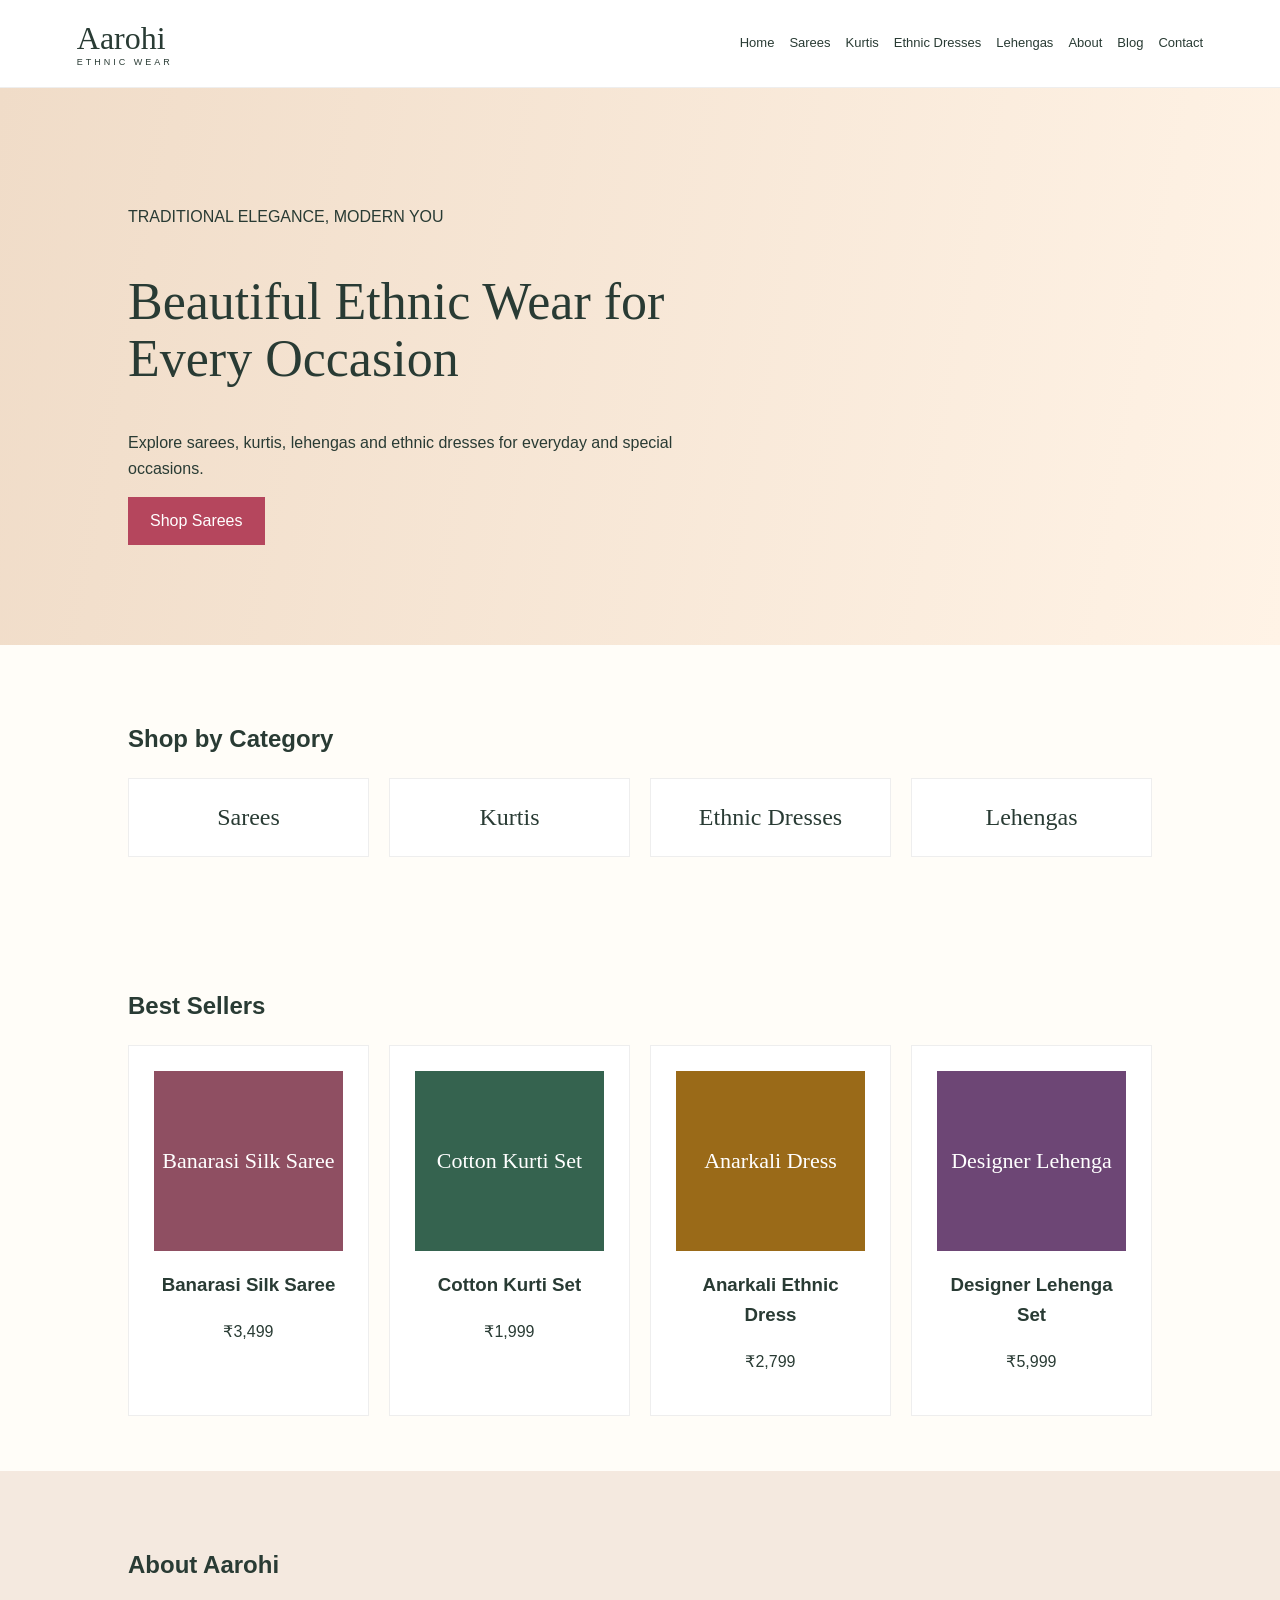
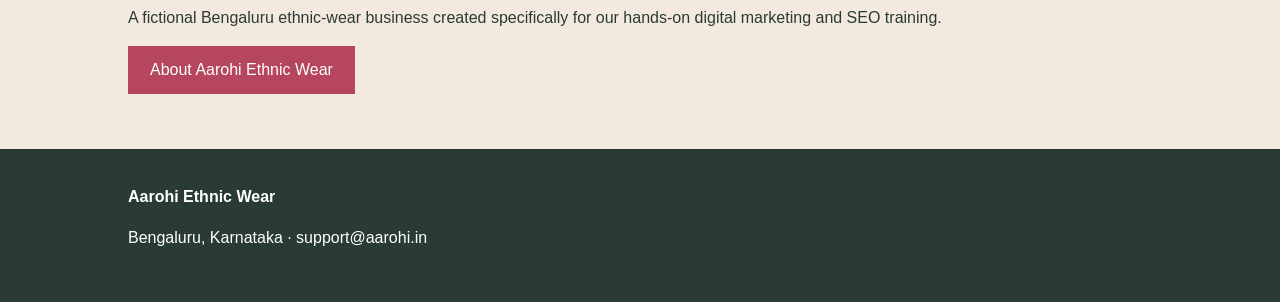
==== index.html @ 96e7c164 "Update index.html" ====
<!doctype html><html lang="en"><head><meta charset="UTF-8"><meta name="viewport" content="width=device-width,initial-scale=1"><title>Aarohi Ethnic Wear | Women's Ethnic Wear in Bengaluru</title><meta name="description" content="Shop sarees, kurtis, ethnic dresses and lehengas at Aarohi Ethnic Wear in Bengaluru."><link rel="canonical" href="https://pramyashree444.github.io/aarohi-ethnic-wear/"><link rel="stylesheet" href="style.css"></head><body><header><div class="logo">Aarohi<small>ETHNIC WEAR</small></div><nav><a href="/aaroh-ethnic-wear/">Home</a><a href="sarees.html">Sarees</a><a href="kurtis.html">Kurtis</a><a href="dresses.html">Ethnic Dresses</a><a href="lehengas.html">Lehengas</a><a href="about.html">About</a><a href="blog.html">Blog</a><a href="contact.html">Contact</a></nav></header><main><section class="hero"><p>TRADITIONAL ELEGANCE, MODERN YOU</p><h1>Beautiful Ethnic Wear for Every Occasion</h1><p>Explore sarees, kurtis, lehengas and ethnic dresses for everyday and special occasions.</p><a class="button" href="sarees.html">Shop Sarees</a></section><section><h2>Shop by Category</h2><div class="grid"><a class="card" href="sarees.html">Sarees</a><a class="card" href="kurtis.html">Kurtis</a><a class="card" href="dresses.html">Ethnic Dresses</a><a class="card" href="lehengas.html">Lehengas</a></div></section><section><h2>Best Sellers</h2><div class="grid products"><article><div class="pic pink">Banarasi Silk Saree</div><h3>Banarasi Silk Saree</h3><p>₹3,499</p></article><article><div class="pic green">Cotton Kurti Set</div><h3>Cotton Kurti Set</h3><p>₹1,999</p></article><article><div class="pic yellow">Anarkali Dress</div><h3>Anarkali Ethnic Dress</h3><p>₹2,799</p></article><article><div class="pic purple">Designer Lehenga</div><h3>Designer Lehenga Set</h3><p>₹5,999</p></article></div></section><section class="about"><h2>About Aarohi</h2><p>A fictional Bengaluru ethnic-wear business created specifically for our hands-on digital marketing and SEO training.</p><a class="button" href="about.html">About Aarohi Ethnic Wear</a></section></main><footer><strong>Aarohi Ethnic Wear</strong><p>Bengaluru, Karnataka · support@aarohi.in</p></footer></body></html>
---- style.css ----
*{box-sizing:border-box}body{margin:0;font-family:Arial,sans-serif;color:#293b34;background:#fffdf8;line-height:1.6}header{padding:20px 6%;background:#fff;display:flex;align-items:center;justify-content:space-between;gap:20px;border-bottom:1px solid #eee}.logo{font:32px Georgia,serif}.logo small{display:block;font:9px Arial;letter-spacing:3px;text-align:center}nav{display:flex;gap:15px;flex-wrap:wrap}nav a{color:#293b34;text-decoration:none;font-size:13px}.hero{padding:100px 10%;background:linear-gradient(100deg,#f0dcc8,#fff3e6);min-height:430px}.hero h1{font:52px Georgia,serif;max-width:600px;line-height:1.1}.hero p{max-width:600px}.button{display:inline-block;background:#b5465d;color:#fff;padding:11px 22px;text-decoration:none;border:0}section,.page{padding:55px 10%}.grid{display:grid;grid-template-columns:repeat(4,1fr);gap:20px}.card,.products article,.article{background:#fff;border:1px solid #eee;padding:25px;text-align:center}.card{text-decoration:none;color:#293b34;font:24px Georgia,serif}.pic{height:180px;display:flex;align-items:center;justify-content:center;color:#fff;font:22px Georgia,serif}.pink{background:#8f4f62}.green{background:#35634f}.yellow{background:#9a6a18}.purple{background:#6d4675}.about{background:#f4e9df}form{max-width:600px;display:grid;gap:15px}label{display:grid;gap:5px}input,textarea{padding:12px;border:1px solid #ccc}textarea{height:130px}footer{background:#293b34;color:#fff;padding:35px 10%}@media(max-width:800px){header{flex-direction:column}.grid{grid-template-columns:1fr 1fr}.hero h1{font-size:40px}}
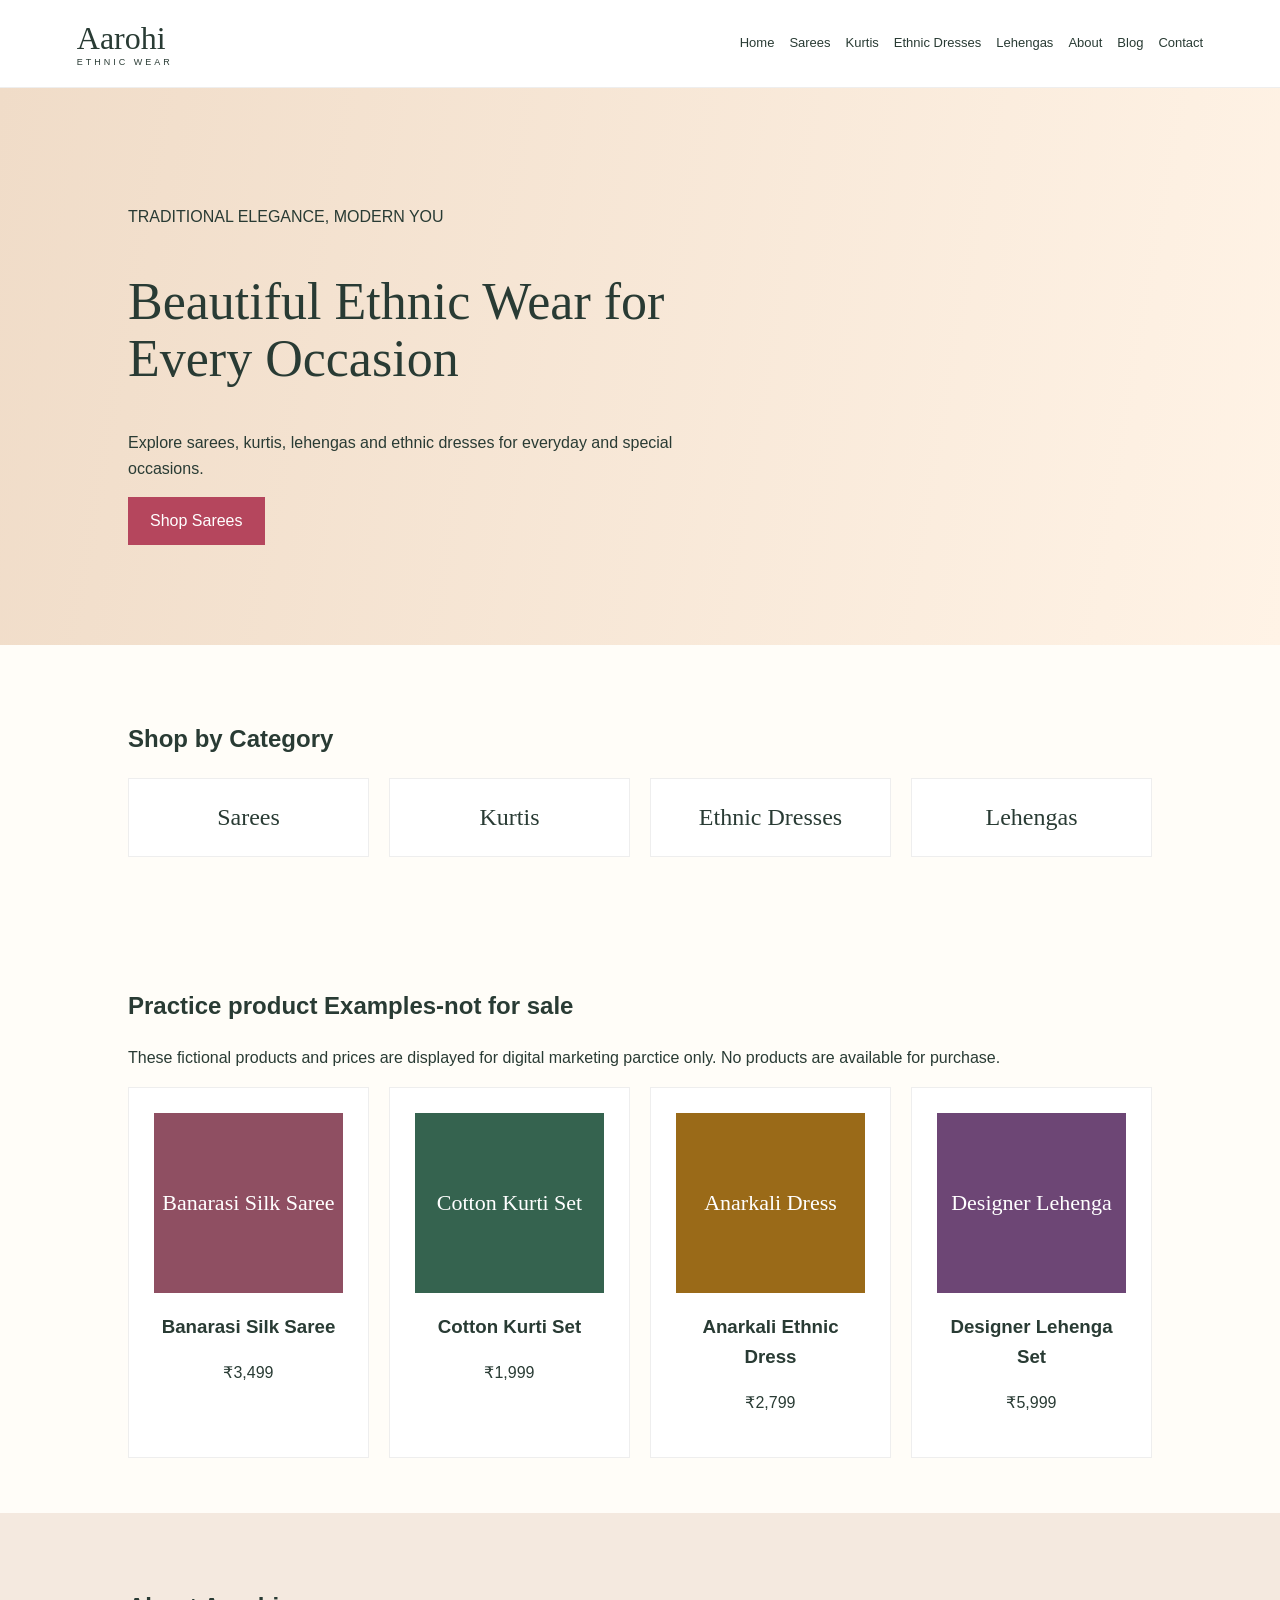
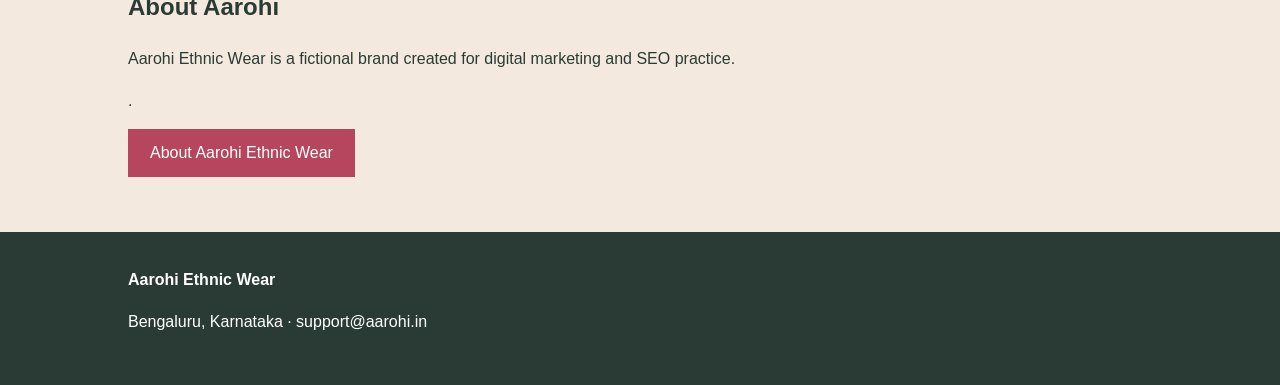
==== commit 5c6a58af: "Update index.html" ====
--- a/index.html
+++ b/index.html
@@ -1 +1 @@
-<!doctype html><html lang="en"><head><meta charset="UTF-8"><meta name="viewport" content="width=device-width,initial-scale=1"><title>Aarohi Ethnic Wear | Women's Ethnic Wear in Bengaluru</title><meta name="description" content="Shop sarees, kurtis, ethnic dresses and lehengas at Aarohi Ethnic Wear in Bengaluru."><link rel="canonical" href="https://pramyashree444.github.io/aarohi-ethnic-wear/"><link rel="stylesheet" href="style.css"></head><body><header><div class="logo">Aarohi<small>ETHNIC WEAR</small></div><nav><a href="/aaroh-ethnic-wear/">Home</a><a href="sarees.html">Sarees</a><a href="kurtis.html">Kurtis</a><a href="dresses.html">Ethnic Dresses</a><a href="lehengas.html">Lehengas</a><a href="about.html">About</a><a href="blog.html">Blog</a><a href="contact.html">Contact</a></nav></header><main><section class="hero"><p>TRADITIONAL ELEGANCE, MODERN YOU</p><h1>Beautiful Ethnic Wear for Every Occasion</h1><p>Explore sarees, kurtis, lehengas and ethnic dresses for everyday and special occasions.</p><a class="button" href="sarees.html">Shop Sarees</a></section><section><h2>Shop by Category</h2><div class="grid"><a class="card" href="sarees.html">Sarees</a><a class="card" href="kurtis.html">Kurtis</a><a class="card" href="dresses.html">Ethnic Dresses</a><a class="card" href="lehengas.html">Lehengas</a></div></section><section><h2>Best Sellers</h2><div class="grid products"><article><div class="pic pink">Banarasi Silk Saree</div><h3>Banarasi Silk Saree</h3><p>₹3,499</p></article><article><div class="pic green">Cotton Kurti Set</div><h3>Cotton Kurti Set</h3><p>₹1,999</p></article><article><div class="pic yellow">Anarkali Dress</div><h3>Anarkali Ethnic Dress</h3><p>₹2,799</p></article><article><div class="pic purple">Designer Lehenga</div><h3>Designer Lehenga Set</h3><p>₹5,999</p></article></div></section><section class="about"><h2>About Aarohi</h2><p>A fictional Bengaluru ethnic-wear business created specifically for our hands-on digital marketing and SEO training.</p><a class="button" href="about.html">About Aarohi Ethnic Wear</a></section></main><footer><strong>Aarohi Ethnic Wear</strong><p>Bengaluru, Karnataka · support@aarohi.in</p></footer></body></html>
+<!doctype html><html lang="en"><head><meta charset="UTF-8"><meta name="viewport" content="width=device-width,initial-scale=1"><title>Aarohi Ethnic Wear | Women's Ethnic Wear in Bengaluru</title><meta name="description" content="Shop sarees, kurtis, ethnic dresses and lehengas at Aarohi Ethnic Wear in Bengaluru."><link rel="canonical" href="https://pramyashree444.github.io/aarohi-ethnic-wear/"><link rel="stylesheet" href="style.css"></head><body><header><div class="logo">Aarohi<small>ETHNIC WEAR</small></div><nav><a href="/aarohi-ethnic-wear/">Home</a><a href="sarees.html">Sarees</a><a href="kurtis.html">Kurtis</a><a href="dresses.html">Ethnic Dresses</a><a href="lehengas.html">Lehengas</a><a href="about.html">About</a><a href="blog.html">Blog</a><a href="contact.html">Contact</a></nav></header><main><section class="hero"><p>TRADITIONAL ELEGANCE, MODERN YOU</p><h1>Beautiful Ethnic Wear for Every Occasion</h1><p>Explore sarees, kurtis, lehengas and ethnic dresses for everyday and special occasions.</p><a class="button" href="sarees.html">Shop Sarees</a></section><section><h2>Shop by Category</h2><div class="grid"><a class="card" href="sarees.html">Sarees</a><a class="card" href="kurtis.html">Kurtis</a><a class="card" href="dresses.html">Ethnic Dresses</a><a class="card" href="lehengas.html">Lehengas</a></div></section><section><h2>Practice product Examples-not for sale</h2><p>These fictional products and prices are displayed for digital  marketing parctice only. No products are available for purchase.</p><div class="grid products"><article><div class="pic pink">Banarasi Silk Saree</div><h3>Banarasi Silk Saree</h3><p>₹3,499</p></article><article><div class="pic green">Cotton Kurti Set</div><h3>Cotton Kurti Set</h3><p>₹1,999</p></article><article><div class="pic yellow">Anarkali Dress</div><h3>Anarkali Ethnic Dress</h3><p>₹2,799</p></article><article><div class="pic purple">Designer Lehenga</div><h3>Designer Lehenga Set</h3><p>₹5,999</p></article></div></section><section class="about"><h2>About Aarohi</h2><p>Aarohi Ethnic Wear is a fictional brand created for digital marketing and SEO practice. </p>.</p><a class="button" href="about.html">About Aarohi Ethnic Wear</a></section></main><footer><strong>Aarohi Ethnic Wear</strong><p>Bengaluru, Karnataka · support@aarohi.in</p></footer></body></html>
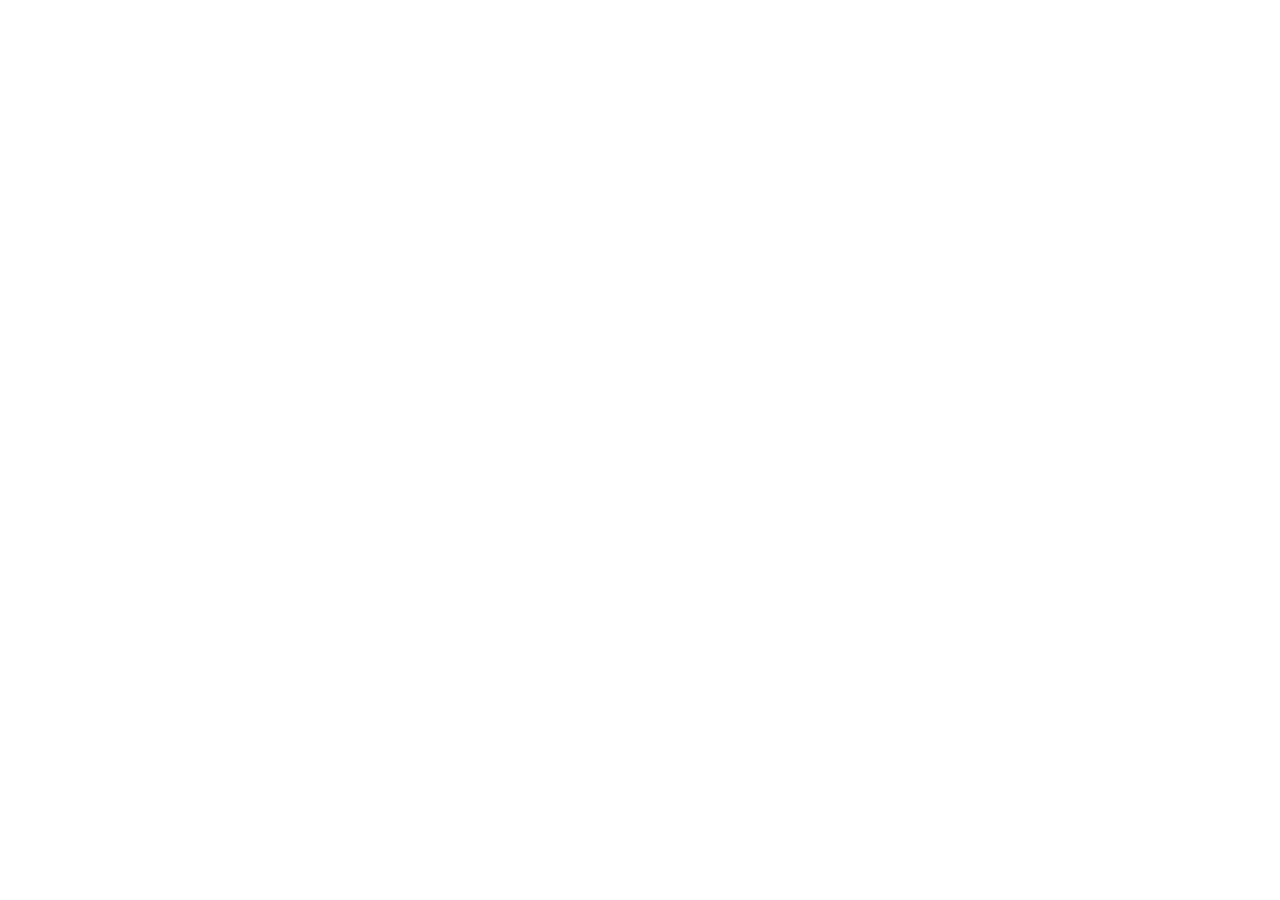
==== commit 2b63c7de: "Update index.html" ====
--- a/index.html
+++ b/index.html
@@ -1 +1,12 @@
-<!doctype html><html lang="en"><head><meta charset="UTF-8"><meta name="viewport" content="width=device-width,initial-scale=1"><title>Aarohi Ethnic Wear | Women's Ethnic Wear in Bengaluru</title><meta name="description" content="Shop sarees, kurtis, ethnic dresses and lehengas at Aarohi Ethnic Wear in Bengaluru."><link rel="canonical" href="https://pramyashree444.github.io/aarohi-ethnic-wear/"><link rel="stylesheet" href="style.css"></head><body><header><div class="logo">Aarohi<small>ETHNIC WEAR</small></div><nav><a href="/aarohi-ethnic-wear/">Home</a><a href="sarees.html">Sarees</a><a href="kurtis.html">Kurtis</a><a href="dresses.html">Ethnic Dresses</a><a href="lehengas.html">Lehengas</a><a href="about.html">About</a><a href="blog.html">Blog</a><a href="contact.html">Contact</a></nav></header><main><section class="hero"><p>TRADITIONAL ELEGANCE, MODERN YOU</p><h1>Beautiful Ethnic Wear for Every Occasion</h1><p>Explore sarees, kurtis, lehengas and ethnic dresses for everyday and special occasions.</p><a class="button" href="sarees.html">Shop Sarees</a></section><section><h2>Shop by Category</h2><div class="grid"><a class="card" href="sarees.html">Sarees</a><a class="card" href="kurtis.html">Kurtis</a><a class="card" href="dresses.html">Ethnic Dresses</a><a class="card" href="lehengas.html">Lehengas</a></div></section><section><h2>Practice product Examples-not for sale</h2><p>These fictional products and prices are displayed for digital  marketing parctice only. No products are available for purchase.</p><div class="grid products"><article><div class="pic pink">Banarasi Silk Saree</div><h3>Banarasi Silk Saree</h3><p>₹3,499</p></article><article><div class="pic green">Cotton Kurti Set</div><h3>Cotton Kurti Set</h3><p>₹1,999</p></article><article><div class="pic yellow">Anarkali Dress</div><h3>Anarkali Ethnic Dress</h3><p>₹2,799</p></article><article><div class="pic purple">Designer Lehenga</div><h3>Designer Lehenga Set</h3><p>₹5,999</p></article></div></section><section class="about"><h2>About Aarohi</h2><p>Aarohi Ethnic Wear is a fictional brand created for digital marketing and SEO practice. </p>.</p><a class="button" href="about.html">About Aarohi Ethnic Wear</a></section></main><footer><strong>Aarohi Ethnic Wear</strong><p>Bengaluru, Karnataka · support@aarohi.in</p></footer></body></html>
+<!doctype html><html lang="en"><head>
+ <meta charset="UTF-8">
+<meta name="viewport" content="width=device-width,initial-scale=1">
+ <!-- Google tag (gtag.js) -->
+<script async src="https://www.googletagmanager.com/gtag/js?id=G-NXVKVWD22H"></script>
+<script>
+  window.dataLayer = window.dataLayer || [];
+  function gtag(){dataLayer.push(arguments);}
+  gtag('js', new Date());
+
+  gtag('config', 'G-NXVKVWD22H');
+ <title>Aarohi Ethnic Wear | Women's Ethnic Wear in Bengaluru</title><meta name="description" content="Shop sarees, kurtis, ethnic dresses and lehengas at Aarohi Ethnic Wear in Bengaluru."><link rel="canonical" href="https://pramyashree444.github.io/aarohi-ethnic-wear/"><link rel="stylesheet" href="style.css"></head><body><header><div class="logo">Aarohi<small>ETHNIC WEAR</small></div><nav><a href="/aarohi-ethnic-wear/">Home</a><a href="sarees.html">Sarees</a><a href="kurtis.html">Kurtis</a><a href="dresses.html">Ethnic Dresses</a><a href="lehengas.html">Lehengas</a><a href="about.html">About</a><a href="blog.html">Blog</a><a href="contact.html">Contact</a></nav></header><main><section class="hero"><p>TRADITIONAL ELEGANCE, MODERN YOU</p><h1>Beautiful Ethnic Wear for Every Occasion</h1><p>Explore sarees, kurtis, lehengas and ethnic dresses for everyday and special occasions.</p><a class="button" href="sarees.html">Shop Sarees</a></section><section><h2>Shop by Category</h2><div class="grid"><a class="card" href="sarees.html">Sarees</a><a class="card" href="kurtis.html">Kurtis</a><a class="card" href="dresses.html">Ethnic Dresses</a><a class="card" href="lehengas.html">Lehengas</a></div></section><section><h2>Practice product Examples-not for sale</h2><p>These fictional products and prices are displayed for digital  marketing parctice only. No products are available for purchase.</p><div class="grid products"><article><div class="pic pink">Banarasi Silk Saree</div><h3>Banarasi Silk Saree</h3><p>₹3,499</p></article><article><div class="pic green">Cotton Kurti Set</div><h3>Cotton Kurti Set</h3><p>₹1,999</p></article><article><div class="pic yellow">Anarkali Dress</div><h3>Anarkali Ethnic Dress</h3><p>₹2,799</p></article><article><div class="pic purple">Designer Lehenga</div><h3>Designer Lehenga Set</h3><p>₹5,999</p></article></div></section><section class="about"><h2>About Aarohi</h2><p>Aarohi Ethnic Wear is a fictional brand created for digital marketing and SEO practice. </p>.</p><a class="button" href="about.html">About Aarohi Ethnic Wear</a></section></main><footer><strong>Aarohi Ethnic Wear</strong><p>Bengaluru, Karnataka · support@aarohi.in</p></footer></body></html>
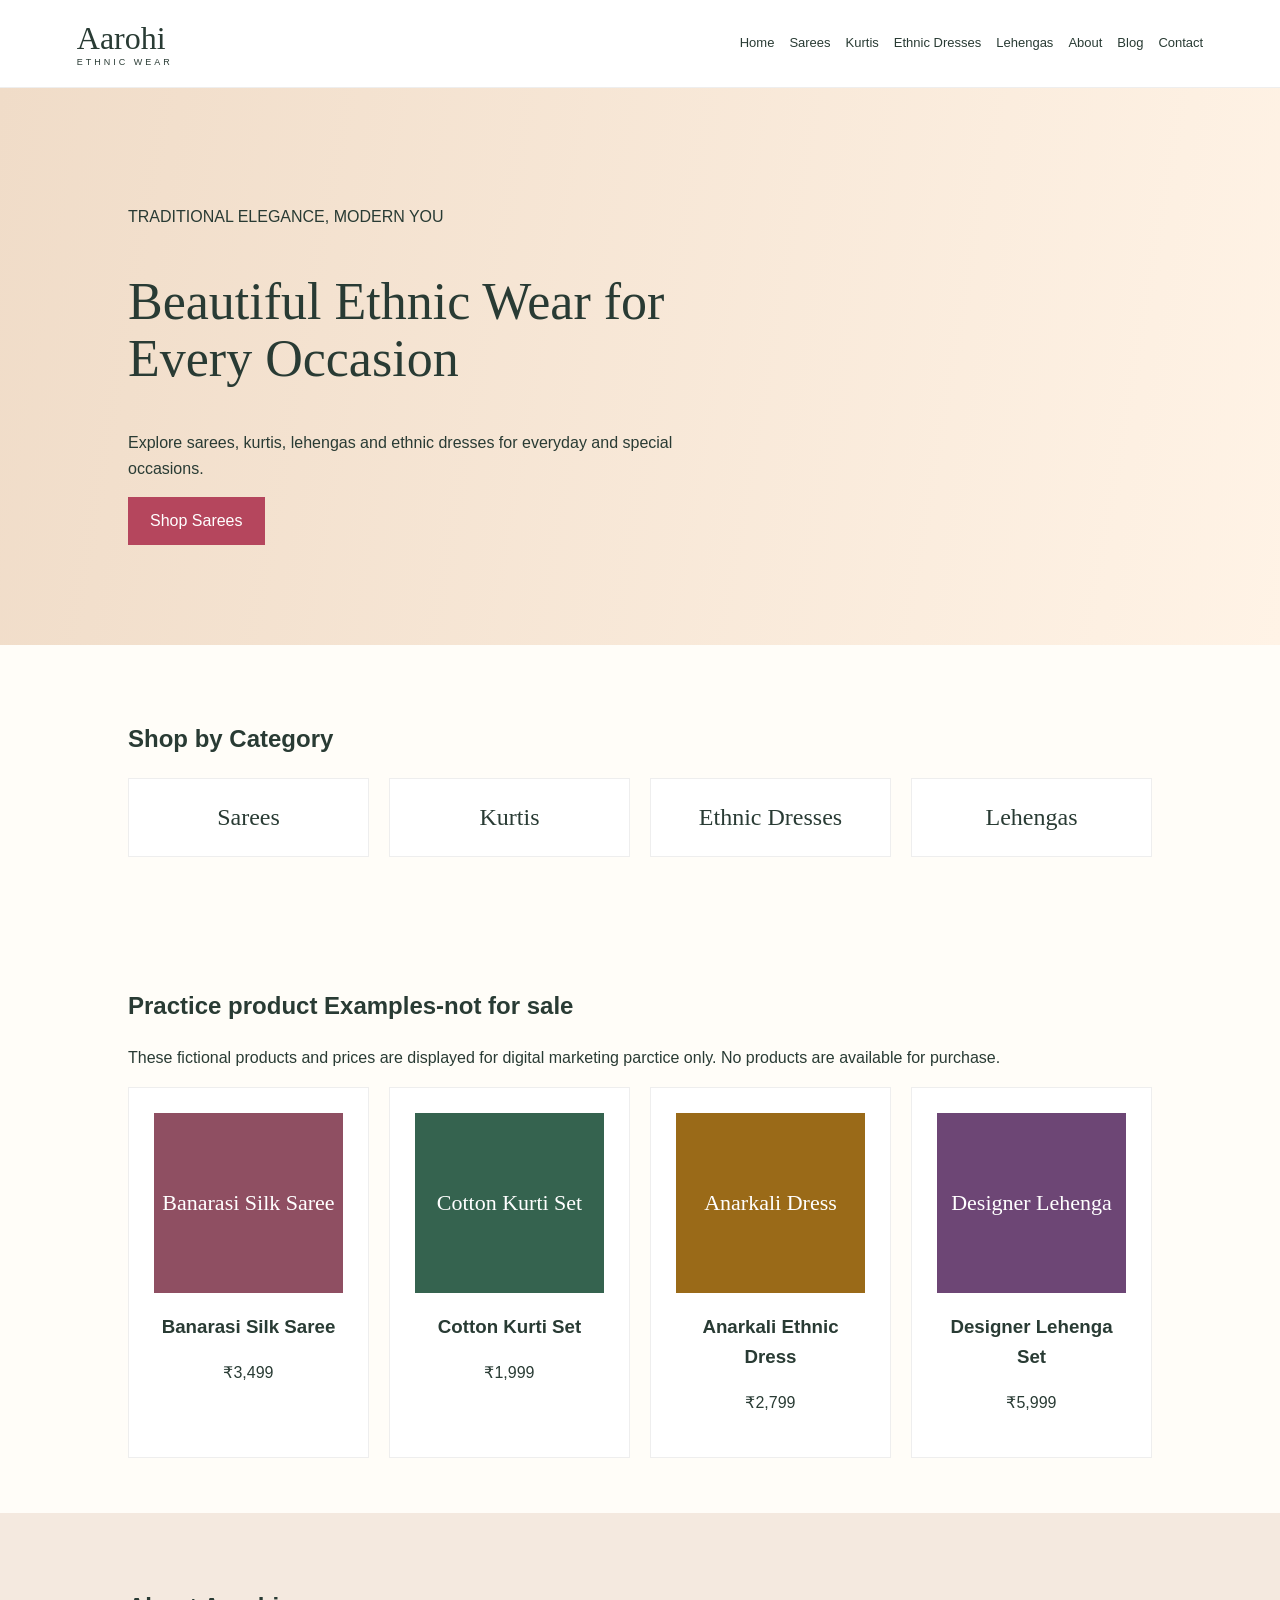
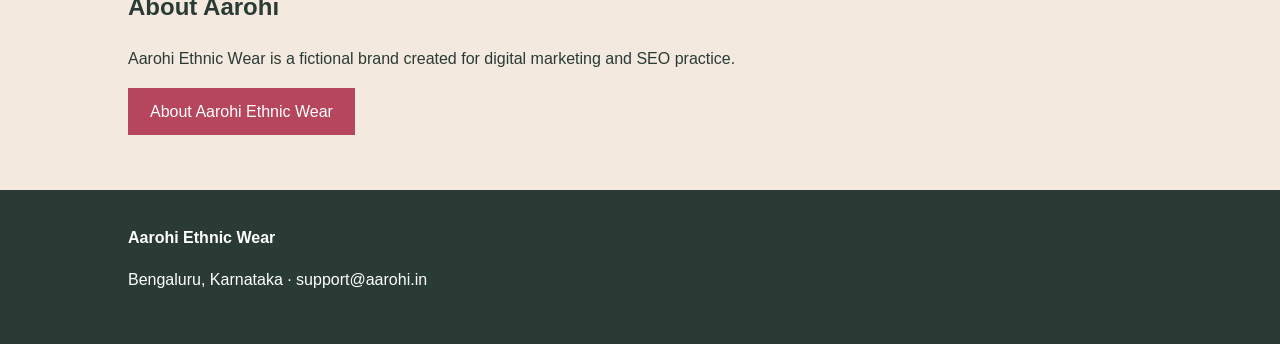
==== commit cf61745f: "Update index.html" ====
--- a/index.html
+++ b/index.html
@@ -7,6 +7,6 @@
   window.dataLayer = window.dataLayer || [];
   function gtag(){dataLayer.push(arguments);}
   gtag('js', new Date());
-
+ 
   gtag('config', 'G-NXVKVWD22H');
- <title>Aarohi Ethnic Wear | Women's Ethnic Wear in Bengaluru</title><meta name="description" content="Shop sarees, kurtis, ethnic dresses and lehengas at Aarohi Ethnic Wear in Bengaluru."><link rel="canonical" href="https://pramyashree444.github.io/aarohi-ethnic-wear/"><link rel="stylesheet" href="style.css"></head><body><header><div class="logo">Aarohi<small>ETHNIC WEAR</small></div><nav><a href="/aarohi-ethnic-wear/">Home</a><a href="sarees.html">Sarees</a><a href="kurtis.html">Kurtis</a><a href="dresses.html">Ethnic Dresses</a><a href="lehengas.html">Lehengas</a><a href="about.html">About</a><a href="blog.html">Blog</a><a href="contact.html">Contact</a></nav></header><main><section class="hero"><p>TRADITIONAL ELEGANCE, MODERN YOU</p><h1>Beautiful Ethnic Wear for Every Occasion</h1><p>Explore sarees, kurtis, lehengas and ethnic dresses for everyday and special occasions.</p><a class="button" href="sarees.html">Shop Sarees</a></section><section><h2>Shop by Category</h2><div class="grid"><a class="card" href="sarees.html">Sarees</a><a class="card" href="kurtis.html">Kurtis</a><a class="card" href="dresses.html">Ethnic Dresses</a><a class="card" href="lehengas.html">Lehengas</a></div></section><section><h2>Practice product Examples-not for sale</h2><p>These fictional products and prices are displayed for digital  marketing parctice only. No products are available for purchase.</p><div class="grid products"><article><div class="pic pink">Banarasi Silk Saree</div><h3>Banarasi Silk Saree</h3><p>₹3,499</p></article><article><div class="pic green">Cotton Kurti Set</div><h3>Cotton Kurti Set</h3><p>₹1,999</p></article><article><div class="pic yellow">Anarkali Dress</div><h3>Anarkali Ethnic Dress</h3><p>₹2,799</p></article><article><div class="pic purple">Designer Lehenga</div><h3>Designer Lehenga Set</h3><p>₹5,999</p></article></div></section><section class="about"><h2>About Aarohi</h2><p>Aarohi Ethnic Wear is a fictional brand created for digital marketing and SEO practice. </p>.</p><a class="button" href="about.html">About Aarohi Ethnic Wear</a></section></main><footer><strong>Aarohi Ethnic Wear</strong><p>Bengaluru, Karnataka · support@aarohi.in</p></footer></body></html>
+</script><title>Aarohi Ethnic Wear | Women's Ethnic Wear in Bengaluru</title><meta name="description" content="Shop sarees, kurtis, ethnic dresses and lehengas at Aarohi Ethnic Wear in Bengaluru."><link rel="canonical" href="https://pramyashree444.github.io/aarohi-ethnic-wear/"><link rel="stylesheet" href="style.css"></head><body><header><div class="logo">Aarohi<small>ETHNIC WEAR</small></div><nav><a href="/aarohi-ethnic-wear/">Home</a><a href="sarees.html">Sarees</a><a href="kurtis.html">Kurtis</a><a href="dresses.html">Ethnic Dresses</a><a href="lehengas.html">Lehengas</a><a href="about.html">About</a><a href="blog.html">Blog</a><a href="contact.html">Contact</a></nav></header><main><section class="hero"><p>TRADITIONAL ELEGANCE, MODERN YOU</p><h1>Beautiful Ethnic Wear for Every Occasion</h1><p>Explore sarees, kurtis, lehengas and ethnic dresses for everyday and special occasions.</p><a class="button" href="sarees.html">Shop Sarees</a></section><section><h2>Shop by Category</h2><div class="grid"><a class="card" href="sarees.html">Sarees</a><a class="card" href="kurtis.html">Kurtis</a><a class="card" href="dresses.html">Ethnic Dresses</a><a class="card" href="lehengas.html">Lehengas</a></div></section><section><h2>Practice product Examples-not for sale</h2><p>These fictional products and prices are displayed for digital  marketing parctice only. No products are available for purchase.</p><div class="grid products"><article><div class="pic pink">Banarasi Silk Saree</div><h3>Banarasi Silk Saree</h3><p>₹3,499</p></article><article><div class="pic green">Cotton Kurti Set</div><h3>Cotton Kurti Set</h3><p>₹1,999</p></article><article><div class="pic yellow">Anarkali Dress</div><h3>Anarkali Ethnic Dress</h3><p>₹2,799</p></article><article><div class="pic purple">Designer Lehenga</div><h3>Designer Lehenga Set</h3><p>₹5,999</p></article></div></section><section class="about"><h2>About Aarohi</h2><p>Aarohi Ethnic Wear is a fictional brand created for digital marketing and SEO practice. </p><a class="button" href="about.html">About Aarohi Ethnic Wear</a></section></main><footer><strong>Aarohi Ethnic Wear</strong><p>Bengaluru, Karnataka · support@aarohi.in</p></footer></body></html>
